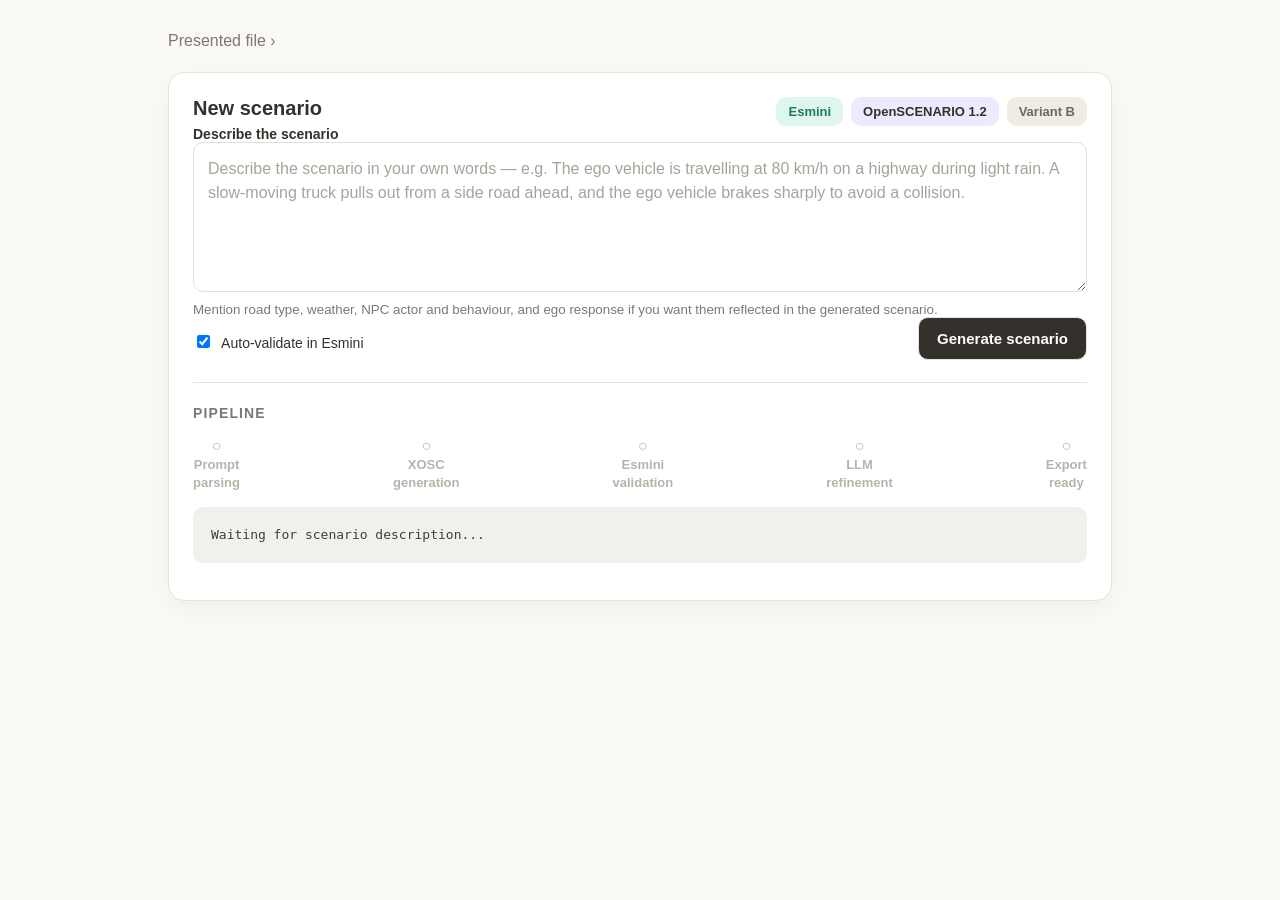
==== 02_Frontend_Code/narrative-xai-prototype/frontend/variant-b.html @ 0ac0ad96 "Backup current working version before lane removal" ====
<!DOCTYPE html>
<html lang="en">
<head>
  <meta charset="UTF-8" />
  <meta name="viewport" content="width=device-width, initial-scale=1.0" />
  <title>Narrative XAI Driving Scenario — Variant B (Unstructured)</title>
  <link rel="stylesheet" href="style.css" />
</head>
<body>
  <main class="page">
    <div class="breadcrumb">Presented file ›</div>

    <section class="card">
      <div class="header-row">
        <h1>New scenario</h1>
        <div class="badges"><span>Esmini</span><span>OpenSCENARIO 1.2</span><span class="variant">Variant B</span></div>
      </div>

      <label for="sceneText">Describe the scenario</label>
      <textarea id="sceneText" class="scene-text" rows="5"
        placeholder="Describe the scenario in your own words — e.g. The ego vehicle is travelling at 80 km/h on a highway during light rain. A slow-moving truck pulls out from a side road ahead, and the ego vehicle brakes sharply to avoid a collision."></textarea>
      <small>Mention road type, weather, NPC actor and behaviour, and ego response if you want them reflected in the generated scenario.</small>

      <div class="action-row">
        <label class="checkbox"><input id="autoValidate" type="checkbox" checked /> Auto-validate in Esmini</label>
        <button id="generateBtn">Generate scenario</button>
      </div>

      <div id="clarifyBox" class="clarify hidden"></div>

      <hr />
      <h2>Pipeline</h2>
      <div class="pipeline">
        <div id="pl-parse" class="pending"><b>○</b><br><span>Prompt<br>parsing</span></div>
        <div id="pl-generate" class="pending"><b>○</b><br><span>XOSC<br>generation</span></div>
        <div id="pl-validate" class="pending"><b>○</b><br><span>Esmini<br>validation</span></div>
        <div id="pl-refine" class="pending"><b>○</b><br><span>LLM<br>refinement</span></div>
        <div id="pl-export" class="pending"><b>○</b><br><span>Export<br>ready</span></div>
      </div>
      <pre id="logBox" class="log">Waiting for scenario description...</pre>
    </section>

    <section id="resultCard" class="card hidden">
      <div class="header-row">
        <div>
          <h1><a id="fileLink" href="#" target="_blank">scenario.xosc</a></h1>
          <p id="fileMeta">Generated just now</p>
        </div>
        <div class="badges"><span class="valid">Valid</span><span>Latest scenario</span></div>
      </div>

      <div class="panel">
        <h3>Parsed parameters</h3>
        <p class="muted">What the system understood from your description:</p>
        <table id="parsedTable" class="parsed-table"></table>
      </div>

      <label>Generated prompt</label>
      <div id="promptPreview" class="prompt-box"></div>

      <label>Generated XOSC</label>
      <pre id="xmlPreview" class="code"></pre>

      <div class="button-row">
        <button id="exportBtn">Export XOSC</button>
        <button id="exportXodrBtn">Export XODR</button>
        <button id="runBtn">Run in esmini</button>
      </div>
      <button id="newScenarioBtn" class="secondary">← Start new scenario</button>
    </section>
  </main>
  <script src="app_b.js"></script>
</body>
</html>
---- 02_Frontend_Code/narrative-xai-prototype/frontend/style.css ----
:root {
  --bg: #faf9f6;
  --card: #ffffff;
  --line: #e7e2da;
  --text: #34312d;
  --muted: #7d7871;
  --green: #32a77b;
  --green-soft: #dff6ed;
  --purple-soft: #eee9ff;
}
* { box-sizing: border-box; }
body { margin: 0; font-family: Inter, Arial, sans-serif; background: var(--bg); color: var(--text); }
.page { max-width: 980px; margin: 32px auto; padding: 0 18px; }
.breadcrumb { color: var(--muted); margin-bottom: 22px; }
.card { background: var(--card); border: 1px solid var(--line); border-radius: 16px; padding: 24px; margin-bottom: 22px; box-shadow: 0 8px 24px rgba(0,0,0,.04); }
.header-row { display:flex; align-items:center; justify-content:space-between; gap: 16px; }
h1 { font-size: 20px; margin: 0 0 6px; }
h2 { text-transform: uppercase; font-size: 14px; letter-spacing: .08em; color: var(--muted); margin-top: 16px; }
h3 { margin: 0 0 12px; font-size: 15px; }
.badges span { display:inline-block; margin-left: 8px; padding: 7px 12px; border-radius: 10px; background: var(--purple-soft); font-weight: 700; font-size: 13px; }
.badges span:first-child { background: var(--green-soft); color: #1c7c5c; }
.badges .valid { background: #e8f5d9; color:#4f8f20; }
.grid { display: grid; gap: 14px; }
.two { grid-template-columns: repeat(2, 1fr); }
label { display:block; font-weight: 700; font-size: 14px; }
select, input { width:100%; margin-top: 8px; padding: 13px 14px; border: 1px solid var(--line); border-radius: 8px; font-size: 15px; background: white; }
small { display:block; color: var(--muted); margin-top: 6px; font-weight: 500; }
hr { border: none; border-top: 1px solid var(--line); margin: 22px 0; }
.prompt-box { margin-top: 8px; background: var(--green-soft); border-radius: 10px; color: #197457; padding: 17px; font-weight: 700; line-height: 1.5; }
.status-grid { margin: 18px 0; }
.panel { background: #f5f3ed; border-radius: 10px; padding: 16px; }
ul { margin: 0; padding: 0; list-style: none; }
li { padding: 7px 0; border-bottom: 1px solid #ddd8cc; }

.progress { height: 10px; border-radius: 12px; background: #dedbd2; overflow: hidden; margin: 10px 0; }
.progress div { height:100%; width:100%; background: var(--green); }
.action-row, .button-row, .refine-row { display:flex; gap: 12px; align-items:center; flex-wrap: wrap; }
.action-row { justify-content: space-between; }
.checkbox { font-weight: 500; }
.checkbox input { width: auto; margin-right: 8px; }
button { border: 1px solid var(--line); background: white; border-radius: 10px; padding: 12px 18px; font-size: 15px; cursor: pointer; font-weight: 700; }
button:hover { border-color: var(--green); }

.pipeline { display:flex; justify-content:space-between; text-align:center; font-weight: 800; margin: 16px 0; }
.pipeline span { font-size: 13px; font-weight: 700; }
/* Pending = muted grey; Done = green. Driven by app.js as steps complete. */
.pipeline .pending { color: #b7b3aa; }
.pipeline .pending span { color: #b7b3aa; }
.pipeline .done { color: var(--green); }
.pipeline .done span { color: #55776b; }
.pipeline .failed { color: #c0392b; }
.pipeline .failed span { color: #c0392b; }
.pipeline div { transition: color .25s ease; }
.log, .code { background: #f1f0ec; border-radius: 10px; padding: 18px; overflow:auto; line-height: 1.5; color: #3f3d38; }
.code { min-height: 280px; max-height: 420px; overflow-y: auto; overflow-x: auto; }
.refine-row input { flex: 1; min-width: 220px; }
.hidden { display:none; }
.custom-speed-row { display:flex; align-items:center; gap:8px; margin-top:6px; }
.custom-speed-row input { width: 110px; }

/* ---- Variant B (unstructured) ---- */
.badges .variant { background: #efece4; color: #6b6862; }
.scene-text { width: 100%; box-sizing: border-box; min-height: 120px; resize: vertical;
  border: 1px solid #e3e0d8; border-radius: 10px; padding: 14px; font: inherit;
  line-height: 1.5; color: #3f3d38; background: #fff; }
.scene-text::placeholder { color: #a7a399; }
.clarify { background: #fdecea; border: 1px solid #f5c6c0; border-radius: 10px;
  padding: 14px 16px; margin-top: 12px; color: #8a2a20; }
.clarify ul { margin: 6px 0 0; padding-left: 20px; }
.muted { color: #8a877f; font-size: 13px; margin: 2px 0 8px; }
.parsed-table { width: 100%; border-collapse: collapse; font-size: 14px; }
.parsed-table th, .parsed-table td { text-align: left; padding: 7px 10px; border-bottom: 1px solid #e3e0d8; }
.parsed-table th { color: #55776b; font-weight: 700; }
.parsed-table td:first-child { color: #6b6862; font-weight: 600; width: 45%; }
.custom-speed-row span { color:#6b6862; font-size:13px; }
#comparePanel { margin-top: 16px; }
.compare-table { width: 100%; border-collapse: collapse; margin-top: 12px; font-size: 14px; }
.compare-table th, .compare-table td { text-align: left; padding: 8px 10px; border-bottom: 1px solid #e3e0d8; }
.compare-table th { color: #55776b; font-weight: 700; }
.compare-table td:first-child { color: #6b6862; font-weight: 600; }
.compare-table tr.diff td { background: #fff4d6; }
.compare-table tr.diff td:first-child { color: #8a6d1f; }
.secondary { margin-top: 16px; }
@media (max-width: 760px) { .two { grid-template-columns: 1fr; } .header-row, .action-row { align-items:flex-start; flex-direction:column; } }
#generateBtn {
  background: var(--text);
  color: white;
  cursor: pointer;
}

#generateBtn:disabled {
  background: #cfcfcf;
  color: #666;
  cursor: not-allowed;
  border-color: #cfcfcf;
}

#generateBtn:disabled:hover {
  border-color: #cfcfcf;
}

#runBtn {
  background: var(--text);
  color: white;
}

#checklist li.done {
  color: #0b7a4b;
}

#checklist li.pending {
  color: #777;
}
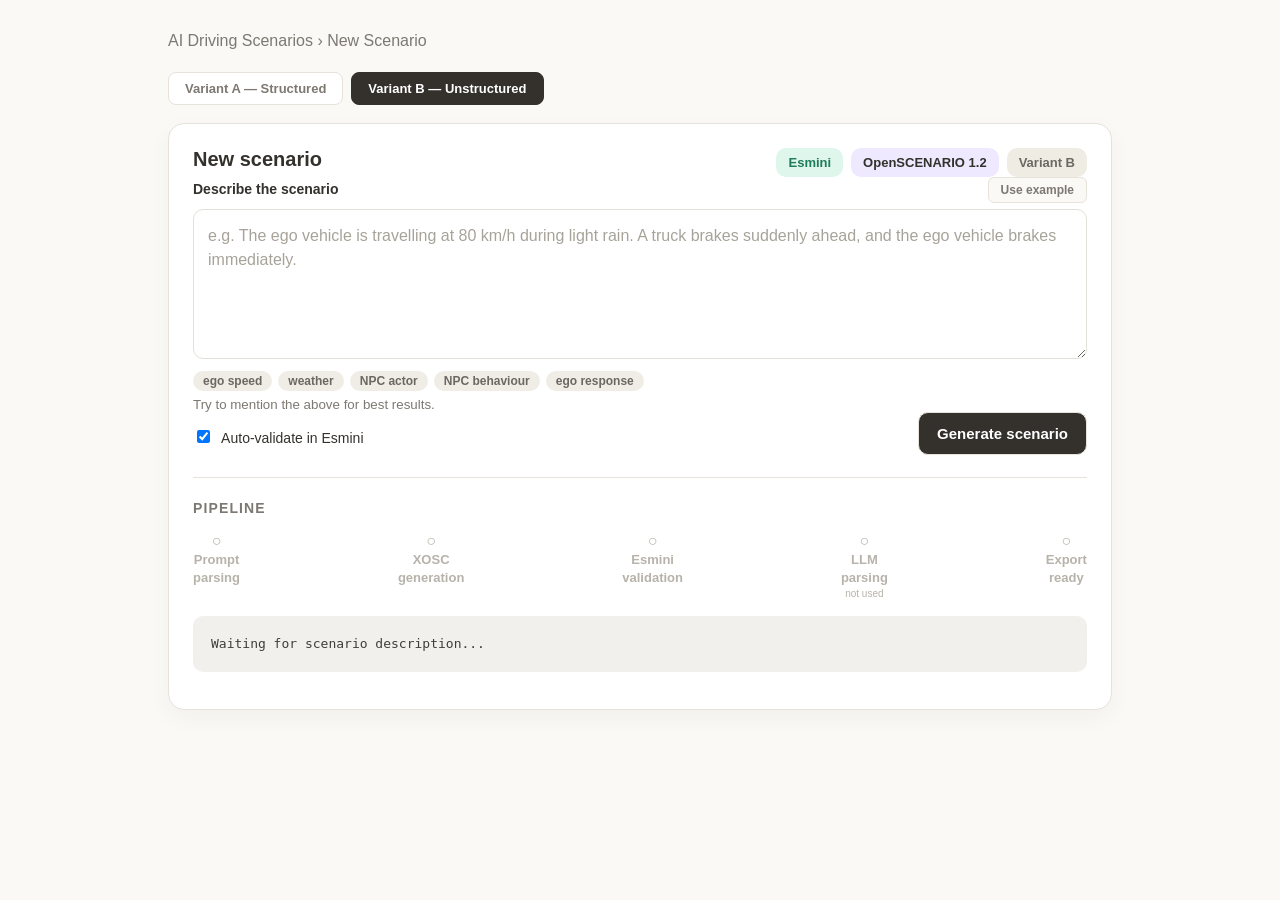
==== commit e1b3e9df: "Add actor color coding, weather visualization tuning, and timestamped filenames - Actor color scheme" ====
--- a/02_Frontend_Code/narrative-xai-prototype/frontend/variant-b.html
+++ b/02_Frontend_Code/narrative-xai-prototype/frontend/variant-b.html
@@ -8,7 +8,12 @@
 </head>
 <body>
   <main class="page">
-    <div class="breadcrumb">Presented file ›</div>
+    <div class="breadcrumb">AI Driving Scenarios › New Scenario</div>
+
+    <nav class="site-nav">
+      <a href="index.html">Variant A — Structured</a>
+      <a href="variant-b.html" class="nav-active">Variant B — Unstructured</a>
+    </nav>
 
     <section class="card">
       <div class="header-row">
@@ -16,10 +21,20 @@
         <div class="badges"><span>Esmini</span><span>OpenSCENARIO 1.2</span><span class="variant">Variant B</span></div>
       </div>
 
-      <label for="sceneText">Describe the scenario</label>
+      <div class="textarea-header">
+        <label for="sceneText">Describe the scenario</label>
+        <button id="exampleBtn" class="example-btn">Use example</button>
+      </div>
       <textarea id="sceneText" class="scene-text" rows="5"
-        placeholder="Describe the scenario in your own words — e.g. The ego vehicle is travelling at 80 km/h on a highway during light rain. A slow-moving truck pulls out from a side road ahead, and the ego vehicle brakes sharply to avoid a collision."></textarea>
-      <small>Mention road type, weather, NPC actor and behaviour, and ego response if you want them reflected in the generated scenario.</small>
+        placeholder="e.g. The ego vehicle is travelling at 80 km/h during light rain. A truck brakes suddenly ahead, and the ego vehicle brakes immediately."></textarea>
+      <div class="hint-chips">
+        <span>ego speed</span>
+        <span>weather</span>
+        <span>NPC actor</span>
+        <span>NPC behaviour</span>
+        <span>ego response</span>
+      </div>
+      <small>Try to mention the above for best results.</small>
 
       <div class="action-row">
         <label class="checkbox"><input id="autoValidate" type="checkbox" checked /> Auto-validate in Esmini</label>
@@ -28,13 +43,19 @@
 
       <div id="clarifyBox" class="clarify hidden"></div>
 
+      <div id="parsedPanel" class="panel hidden" style="margin-top:14px;">
+        <h3>Parsed parameters</h3>
+        <p class="muted">What the system understood from your description:</p>
+        <table id="parsedTable" class="parsed-table"></table>
+      </div>
+
       <hr />
       <h2>Pipeline</h2>
       <div class="pipeline">
         <div id="pl-parse" class="pending"><b>○</b><br><span>Prompt<br>parsing</span></div>
         <div id="pl-generate" class="pending"><b>○</b><br><span>XOSC<br>generation</span></div>
         <div id="pl-validate" class="pending"><b>○</b><br><span>Esmini<br>validation</span></div>
-        <div id="pl-refine" class="pending"><b>○</b><br><span>LLM<br>refinement</span></div>
+        <div id="pl-refine" class="pending"><b>○</b><br><span>LLM<br>parsing</span><small class="pl-note">not used</small></div>
         <div id="pl-export" class="pending"><b>○</b><br><span>Export<br>ready</span></div>
       </div>
       <pre id="logBox" class="log">Waiting for scenario description...</pre>
@@ -47,12 +68,6 @@
           <p id="fileMeta">Generated just now</p>
         </div>
         <div class="badges"><span class="valid">Valid</span><span>Latest scenario</span></div>
-      </div>
-
-      <div class="panel">
-        <h3>Parsed parameters</h3>
-        <p class="muted">What the system understood from your description:</p>
-        <table id="parsedTable" class="parsed-table"></table>
       </div>
 
       <label>Generated prompt</label>
--- a/02_Frontend_Code/narrative-xai-prototype/frontend/style.css
+++ b/02_Frontend_Code/narrative-xai-prototype/frontend/style.css
@@ -31,9 +31,6 @@
 .panel { background: #f5f3ed; border-radius: 10px; padding: 16px; }
 ul { margin: 0; padding: 0; list-style: none; }
 li { padding: 7px 0; border-bottom: 1px solid #ddd8cc; }
-
-.progress { height: 10px; border-radius: 12px; background: #dedbd2; overflow: hidden; margin: 10px 0; }
-.progress div { height:100%; width:100%; background: var(--green); }
 .action-row, .button-row, .refine-row { display:flex; gap: 12px; align-items:center; flex-wrap: wrap; }
 .action-row { justify-content: space-between; }
 .checkbox { font-weight: 500; }
@@ -56,9 +53,43 @@
 .refine-row input { flex: 1; min-width: 220px; }
 .hidden { display:none; }
 .custom-speed-row { display:flex; align-items:center; gap:8px; margin-top:6px; }
+.custom-speed-row.hidden { display: none; }
 .custom-speed-row input { width: 110px; }
 
+/* ---- Site navigation ---- */
+.site-nav { display:flex; gap: 8px; margin-bottom: 18px; }
+.site-nav a { padding: 8px 16px; border-radius: 8px; border: 1px solid var(--line); text-decoration: none; font-size: 13px; font-weight: 600; color: var(--muted); background: var(--card); }
+.site-nav a.nav-active { background: var(--text); color: white; border-color: var(--text); }
+.site-nav a:hover:not(.nav-active) { border-color: var(--green); color: var(--text); }
+.road-note { color: var(--muted); margin: 4px 0 14px; font-weight: 500; font-size: 13px; }
+.field-error { color: #c0392b; }
+.actor-legend { display: flex; flex-wrap: wrap; gap: 14px; margin: 12px 0 4px; }
+.legend-item { display: flex; align-items: center; gap: 6px; font-size: 13px; font-weight: 600; color: var(--text); }
+.legend-dot { width: 10px; height: 10px; border-radius: 50%; flex-shrink: 0; }
+
 /* ---- Variant B (unstructured) ---- */
+
+/* textarea header: label left, example button right */
+.textarea-header { display:flex; align-items:baseline; justify-content:space-between; margin-bottom: 6px; }
+.textarea-header label { margin-bottom: 0; }
+.example-btn { padding: 5px 12px; font-size: 12px; font-weight: 600; border: 1px solid var(--line); border-radius: 6px; background: var(--bg); color: var(--muted); cursor: pointer; white-space: nowrap; }
+.example-btn:hover { border-color: var(--green); color: var(--text); }
+
+/* hint chips below textarea */
+.hint-chips { display:flex; flex-wrap:wrap; gap: 6px; margin: 8px 0 4px; }
+.hint-chips span { background: #f0ede6; color: #6b6862; font-size: 12px; font-weight: 600; padding: 3px 10px; border-radius: 20px; }
+
+/* pipeline running state — amber pulse while backend is working */
+@keyframes pl-pulse { 0%,100% { opacity:1; } 50% { opacity:.4; } }
+.pipeline .running { color: #d4890a; }
+.pipeline .running span { color: #8a5c06; }
+.pipeline .running b { animation: pl-pulse 1.2s ease-in-out infinite; display:inline-block; }
+
+/* sub-label under a pipeline step (e.g. "not used") */
+.pl-note { display:block; font-size: 10px; color: #b7b3aa; font-weight: 500; margin-top: 2px; line-height: 1.2; }
+.pipeline .done .pl-note { color: #55776b; }
+.pipeline .failed .pl-note { color: #c0392b; }
+
 .badges .variant { background: #efece4; color: #6b6862; }
 .scene-text { width: 100%; box-sizing: border-box; min-height: 120px; resize: vertical;
   border: 1px solid #e3e0d8; border-radius: 10px; padding: 14px; font: inherit;
